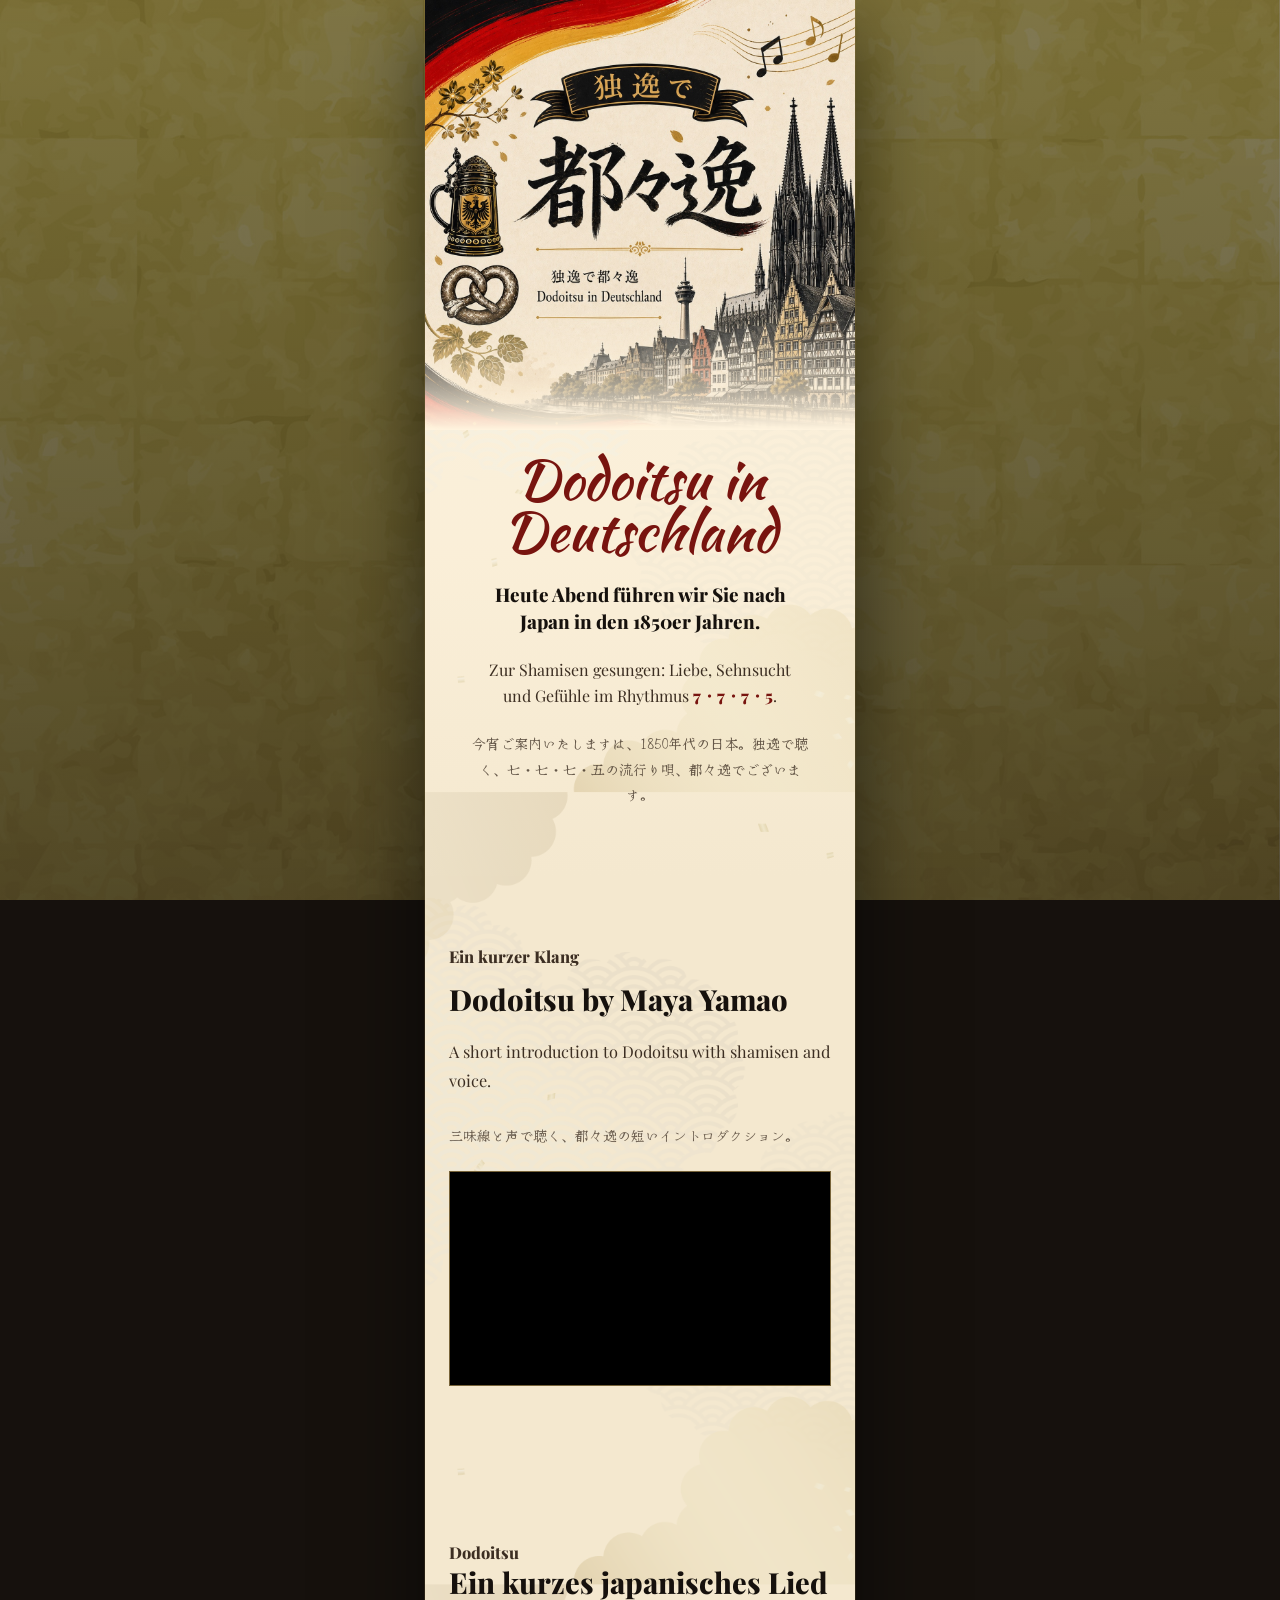
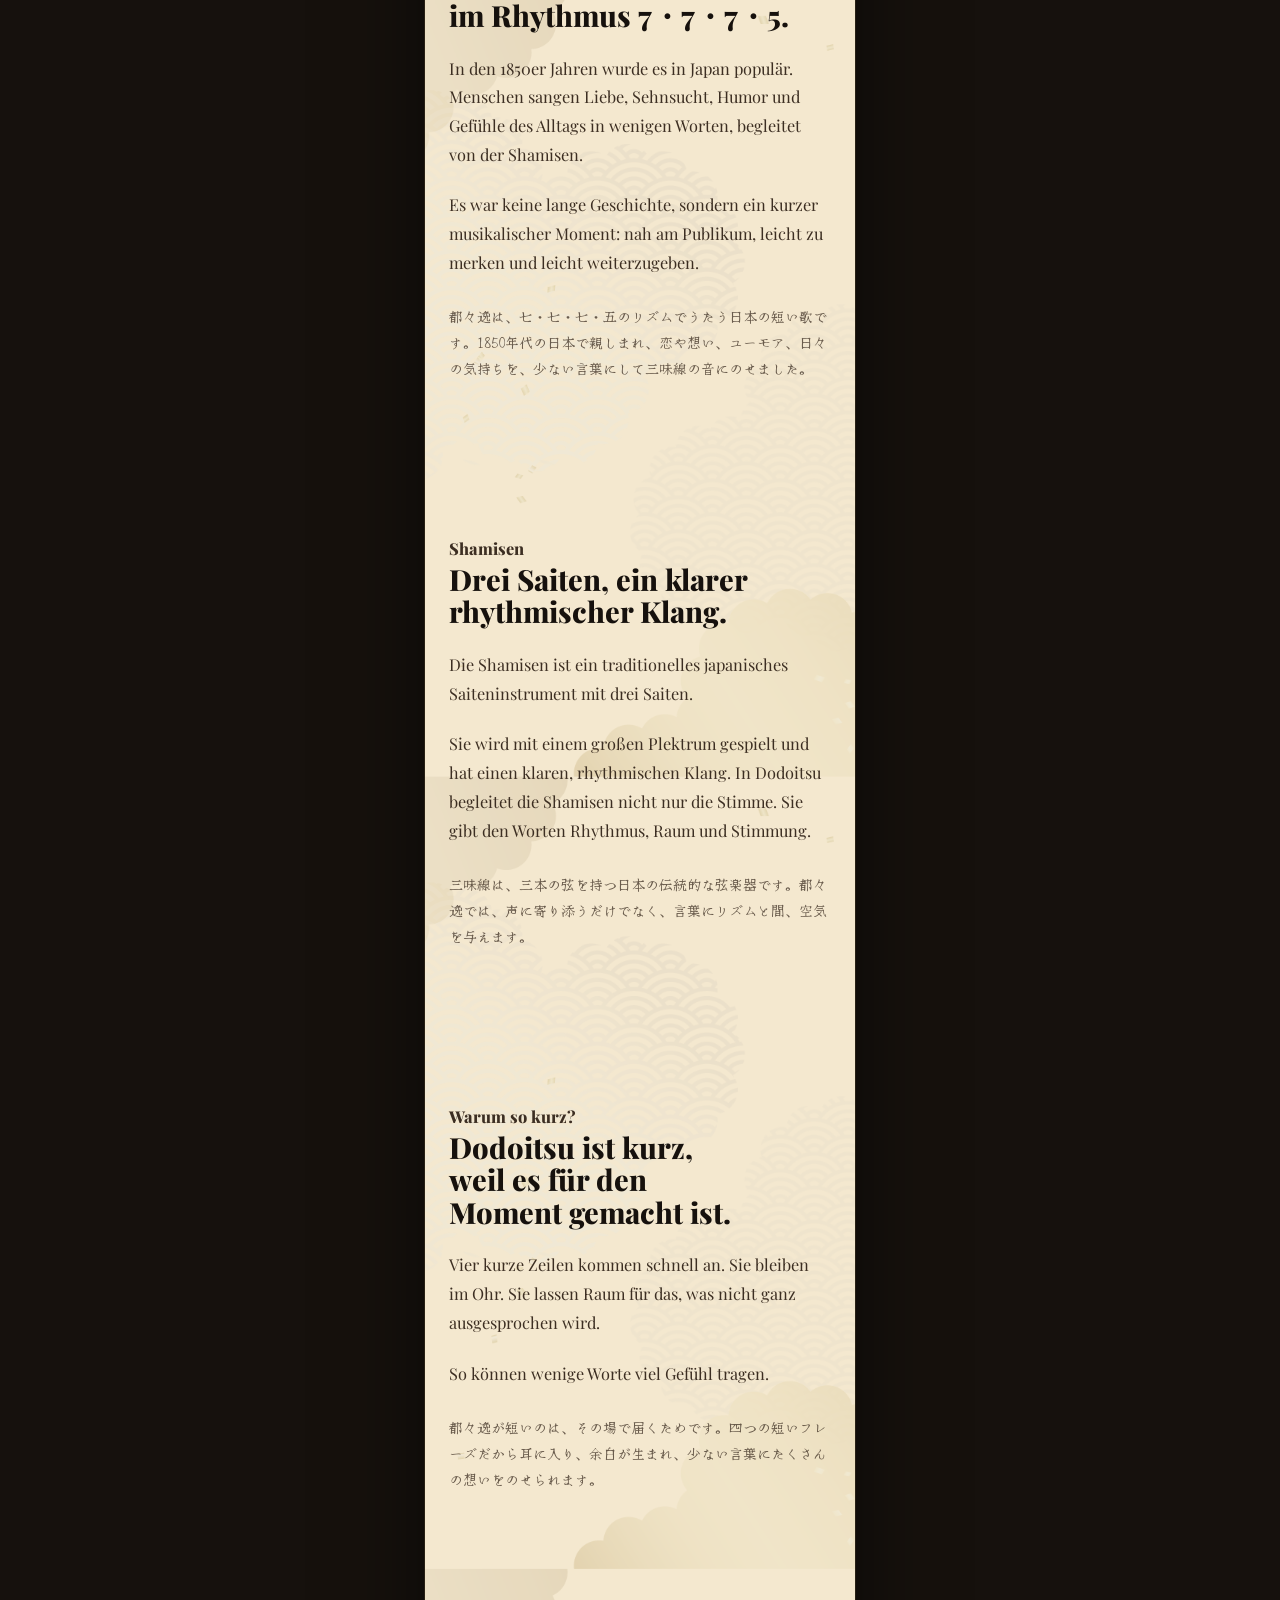
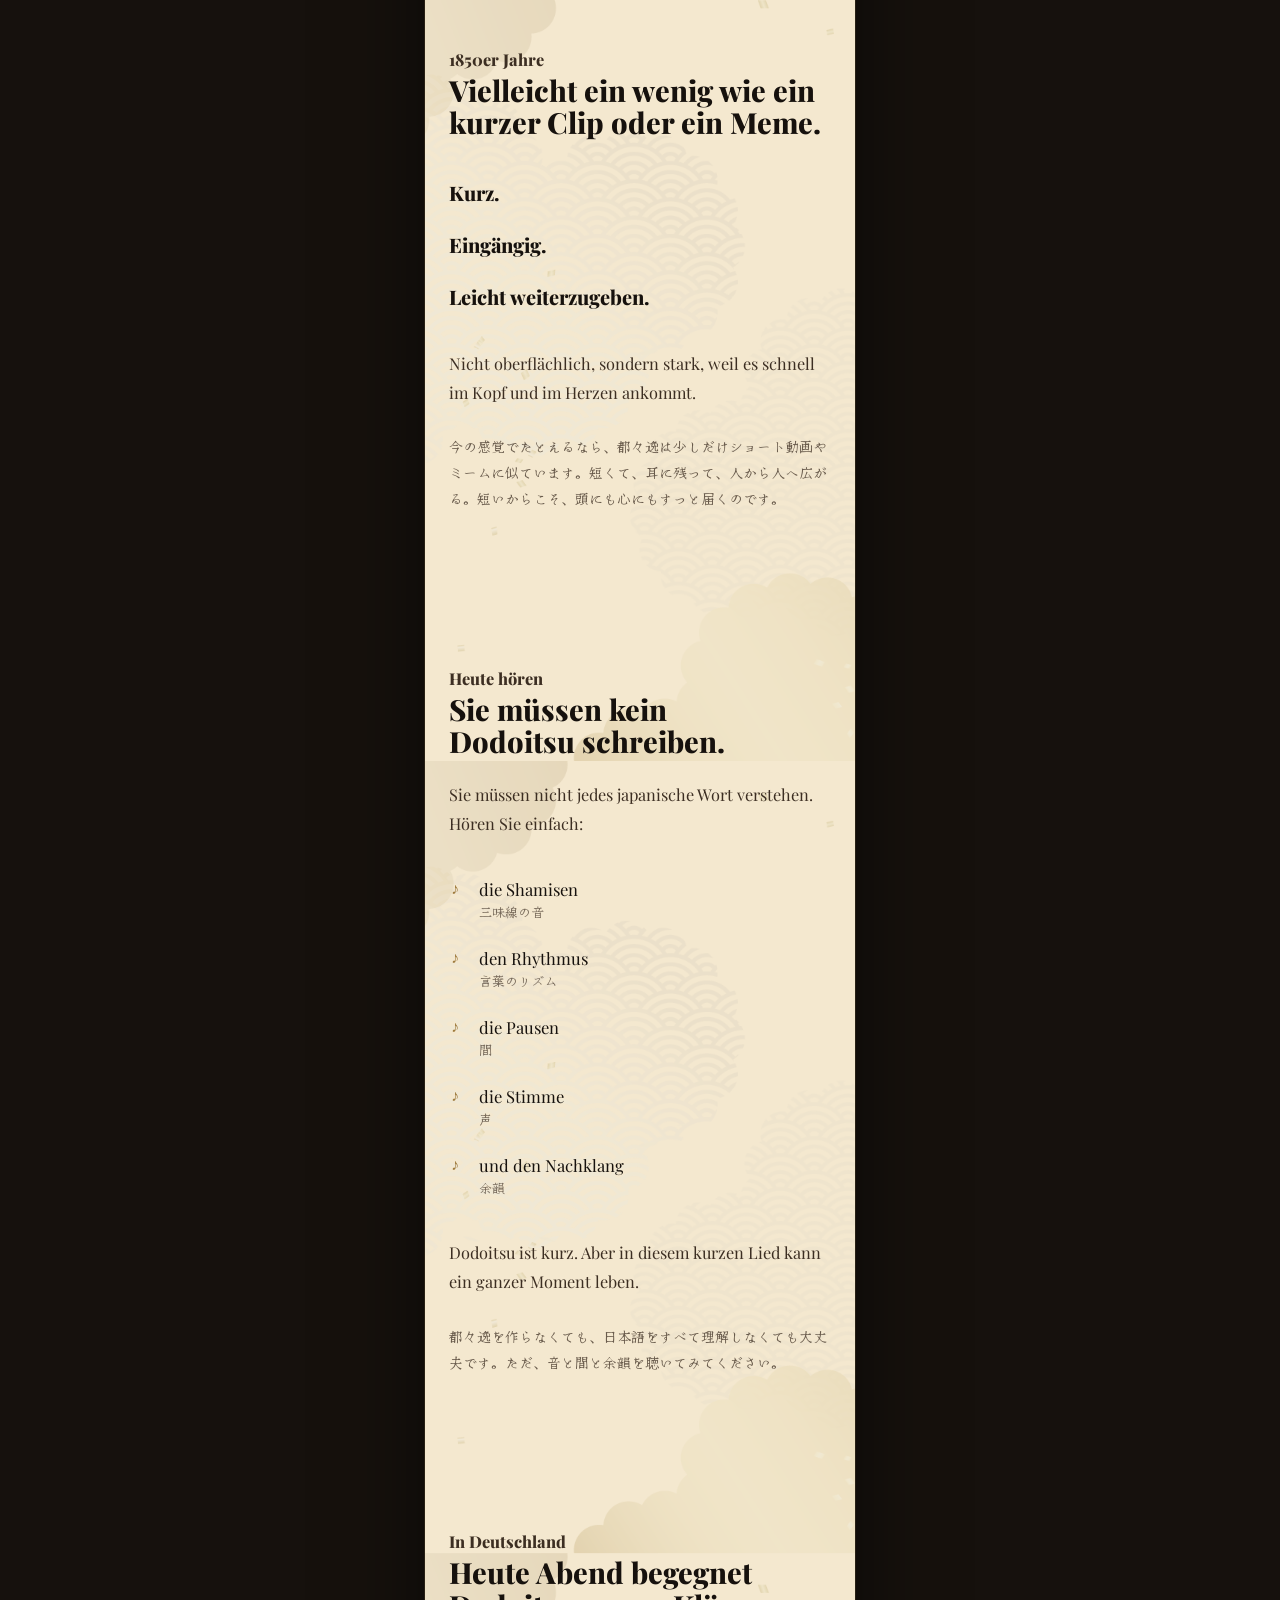
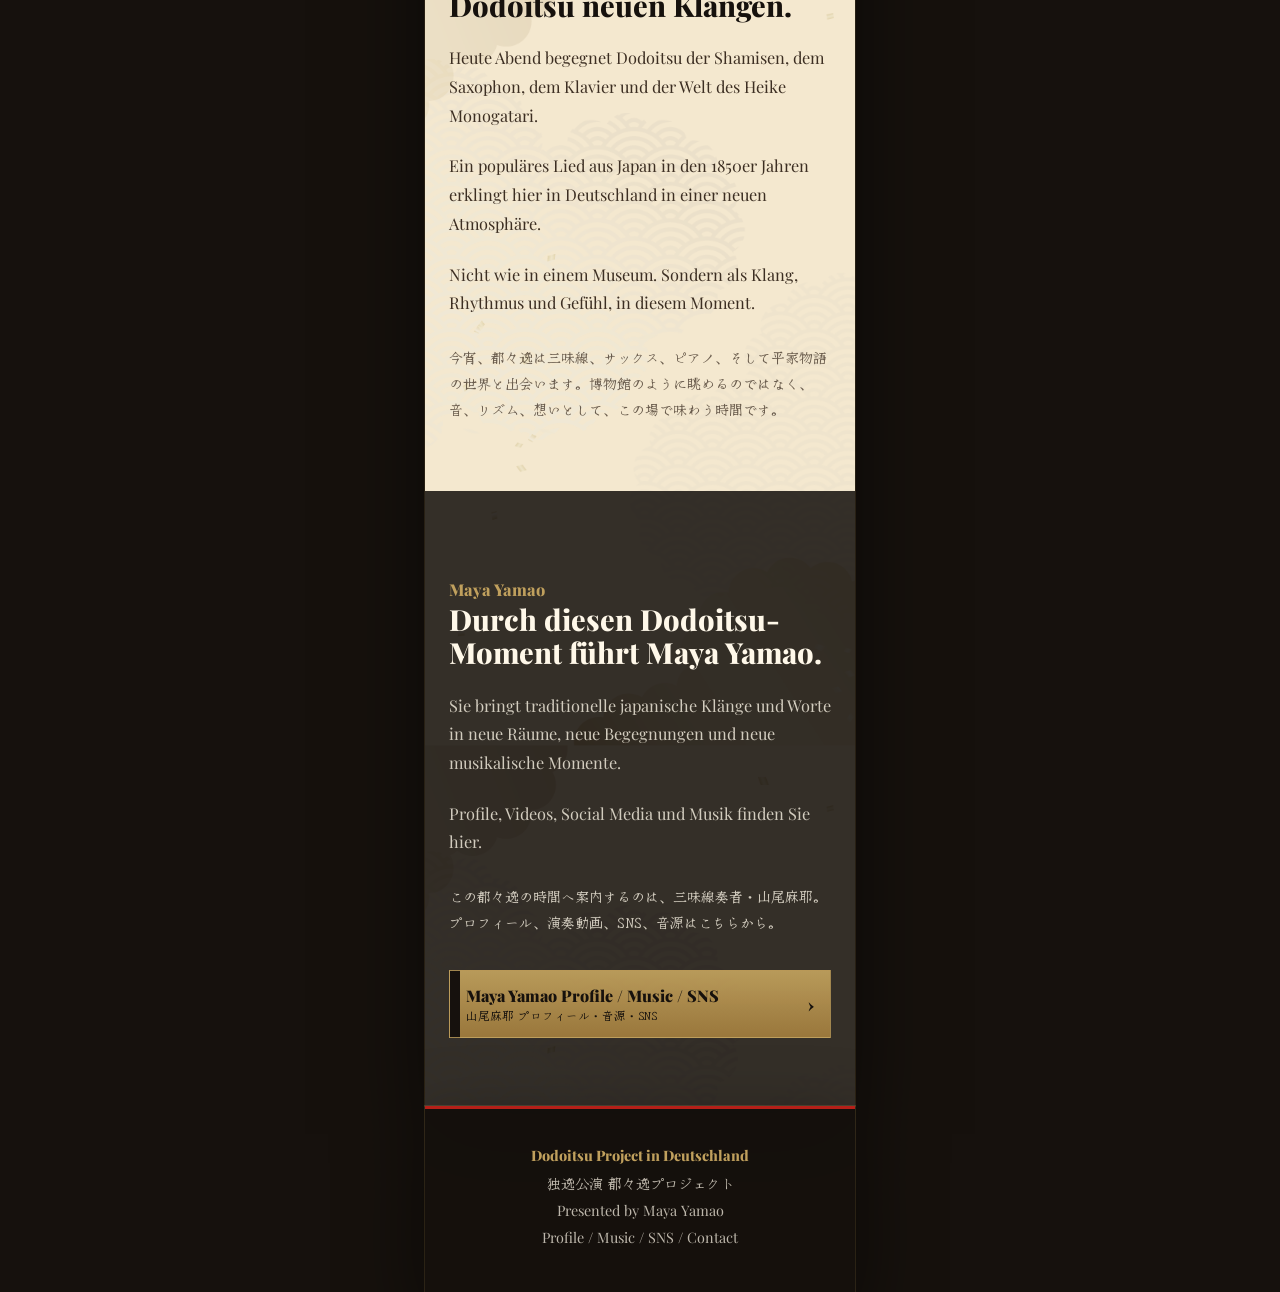
==== dodoitsu/index.html @ b54944da "初回コミット" ====
<!doctype html>
<html lang="de">
  <head>
    <meta charset="utf-8" />
    <meta name="viewport" content="width=device-width, initial-scale=1" />
    <meta
      name="description"
      content="Eine kurze Einfuehrung in Dodoitsu, Shamisen und den Hoerweg fuer das Deutschland-Konzert von Maya Yamao."
    />
    <meta name="robots" content="noindex, nofollow, noarchive" />
    <title>独逸で都々逸 | Maya Yamao</title>
    <link rel="preconnect" href="https://fonts.googleapis.com" />
    <link rel="preconnect" href="https://fonts.gstatic.com" crossorigin />
    <link
      href="https://fonts.googleapis.com/css2?family=Kaushan+Script&family=New+Tegomin&family=Playfair+Display:wght@400;500;600;700;800;900&display=swap"
      rel="stylesheet"
    />
    <link rel="stylesheet" href="styles.css?v=20260617-youtube-nocookie" />
  </head>
  <body>
    <main class="dodoitsu-lp">
      <section class="dodoitsu-hero" aria-labelledby="hero-title">
        <div class="dodoitsu-hero__poster">
          <img
            src="assets/dodoitsu-hero-poster.jpg"
            alt="独逸で都々逸 Dodoitsu in Deutschland の興行ポスター風ビジュアル"
          />
        </div>

        <div class="dodoitsu-hero__intro">
          <h1 id="hero-title" lang="de">Dodoitsu in Deutschland</h1>
          <p class="dodoitsu-hero__lead">
            Heute Abend führen wir Sie nach Japan in den 1850er Jahren.
          </p>
          <p class="dodoitsu-hero__text">
            Zur Shamisen gesungen: Liebe, Sehnsucht und Gefühle im Rhythmus
            <strong class="dodoitsu-rhythm">7・7・7・5</strong>.
          </p>
          <p class="dodoitsu-ja dodoitsu-hero__ja" lang="ja">
            今宵ご案内いたしますは、1850年代の日本。独逸で聴く、七・七・七・五の流行り唄、都々逸でございます。
          </p>
        </div>
      </section>

      <section class="dodoitsu-video dodoitsu-section" aria-labelledby="video-title">
        <div class="dodoitsu-section__inner">
          <p class="dodoitsu-section__label">Ein kurzer Klang</p>
          <h2 id="video-title">Dodoitsu by Maya Yamao</h2>
          <p>
            A short introduction to Dodoitsu with shamisen and voice.
          </p>
          <p class="dodoitsu-ja" lang="ja">
            三味線と声で聴く、都々逸の短いイントロダクション。
          </p>

          <div class="dodoitsu-video__frame">
            <iframe
              src="https://www.youtube.com/embed/Y65Zyux4Yyc?si=UWaRRbgMAzPo6WEZ"
              title="YouTube video player"
              frameborder="0"
              allow="accelerometer; autoplay; clipboard-write; encrypted-media; gyroscope; picture-in-picture; web-share"
              referrerpolicy="strict-origin-when-cross-origin"
              allowfullscreen
            ></iframe>
          </div>
        </div>
      </section>

      <section class="dodoitsu-section dodoitsu-section--what" aria-labelledby="what-title">
        <div class="dodoitsu-section__inner">
          <p class="dodoitsu-section__label">Dodoitsu</p>
          <h2 id="what-title">Ein kurzes japanisches Lied im Rhythmus 7・7・7・5.</h2>
          <p>
            In den 1850er Jahren wurde es in Japan populär. Menschen sangen
            Liebe, Sehnsucht, Humor und Gefühle des Alltags in wenigen Worten,
            begleitet von der Shamisen.
          </p>
          <p>
            Es war keine lange Geschichte, sondern ein kurzer musikalischer
            Moment: nah am Publikum, leicht zu merken und leicht weiterzugeben.
          </p>
          <p class="dodoitsu-ja" lang="ja">
            都々逸は、七・七・七・五のリズムでうたう日本の短い歌です。1850年代の日本で親しまれ、恋や想い、ユーモア、日々の気持ちを、少ない言葉にして三味線の音にのせました。
          </p>
        </div>
      </section>

      <section class="dodoitsu-section dodoitsu-section--shamisen" aria-labelledby="shamisen-title">
        <div class="dodoitsu-section__inner">
          <p class="dodoitsu-section__label">Shamisen</p>
          <h2 id="shamisen-title">Drei Saiten, ein klarer rhythmischer Klang.</h2>
          <p>
            Die Shamisen ist ein traditionelles japanisches Saiteninstrument
            mit drei Saiten.
          </p>
          <p>
            Sie wird mit einem großen Plektrum gespielt und hat einen klaren,
            rhythmischen Klang. In Dodoitsu begleitet die Shamisen nicht nur die
            Stimme. Sie gibt den Worten Rhythmus, Raum und Stimmung.
          </p>
          <p class="dodoitsu-ja" lang="ja">
            三味線は、三本の弦を持つ日本の伝統的な弦楽器です。都々逸では、声に寄り添うだけでなく、言葉にリズムと間、空気を与えます。
          </p>
        </div>
      </section>

      <section class="dodoitsu-section dodoitsu-section--short" aria-labelledby="short-title">
        <div class="dodoitsu-section__inner">
          <p class="dodoitsu-section__label">Warum so kurz?</p>
          <h2 id="short-title">Dodoitsu ist kurz, weil es für den Moment gemacht ist.</h2>
          <p>
            Vier kurze Zeilen kommen schnell an. Sie bleiben im Ohr. Sie lassen
            Raum für das, was nicht ganz ausgesprochen wird.
          </p>
          <p>
            So können wenige Worte viel Gefühl tragen.
          </p>
          <p class="dodoitsu-ja" lang="ja">
            都々逸が短いのは、その場で届くためです。四つの短いフレーズだから耳に入り、余白が生まれ、少ない言葉にたくさんの想いをのせられます。
          </p>
        </div>
      </section>

      <section class="dodoitsu-section dodoitsu-section--meme" aria-labelledby="meme-title">
        <div class="dodoitsu-section__inner">
          <p class="dodoitsu-section__label">1850er Jahre</p>
          <h2 id="meme-title">Vielleicht ein wenig wie ein kurzer Clip oder ein Meme.</h2>
          <div class="dodoitsu-triplet" aria-label="Kurz, eingängig, leicht weiterzugeben">
            <span>Kurz.</span>
            <span>Eingängig.</span>
            <span>Leicht weiterzugeben.</span>
          </div>
          <p>
            Nicht oberflächlich, sondern stark, weil es schnell im Kopf und im
            Herzen ankommt.
          </p>
          <p class="dodoitsu-ja" lang="ja">
            今の感覚でたとえるなら、都々逸は少しだけショート動画やミームに似ています。短くて、耳に残って、人から人へ広がる。短いからこそ、頭にも心にもすっと届くのです。
          </p>
        </div>
      </section>

      <section class="dodoitsu-section dodoitsu-section--listen" aria-labelledby="listen-title">
        <div class="dodoitsu-section__inner">
          <p class="dodoitsu-section__label">Heute hören</p>
          <h2 id="listen-title">Sie müssen kein Dodoitsu schreiben.</h2>
          <p>
            Sie müssen nicht jedes japanische Wort verstehen. Hören Sie einfach:
          </p>
          <ul class="dodoitsu-listen-list">
            <li>die Shamisen <span lang="ja">三味線の音</span></li>
            <li>den Rhythmus <span lang="ja">言葉のリズム</span></li>
            <li>die Pausen <span lang="ja">間</span></li>
            <li>die Stimme <span lang="ja">声</span></li>
            <li>und den Nachklang <span lang="ja">余韻</span></li>
          </ul>
          <p>
            Dodoitsu ist kurz. Aber in diesem kurzen Lied kann ein ganzer Moment
            leben.
          </p>
          <p class="dodoitsu-ja" lang="ja">
            都々逸を作らなくても、日本語をすべて理解しなくても大丈夫です。ただ、音と間と余韻を聴いてみてください。
          </p>
        </div>
      </section>

      <section class="dodoitsu-section dodoitsu-section--germany" aria-labelledby="germany-title">
        <div class="dodoitsu-section__inner">
          <p class="dodoitsu-section__label">In Deutschland</p>
          <h2 id="germany-title">Heute Abend begegnet Dodoitsu neuen Klängen.</h2>
          <p>
            Heute Abend begegnet Dodoitsu der Shamisen, dem Saxophon, dem
            Klavier und der Welt des Heike Monogatari.
          </p>
          <p>
            Ein populäres Lied aus Japan in den 1850er Jahren erklingt hier in
            Deutschland in einer neuen Atmosphäre.
          </p>
          <p>
            Nicht wie in einem Museum. Sondern als Klang, Rhythmus und Gefühl,
            in diesem Moment.
          </p>
          <p class="dodoitsu-ja" lang="ja">
            今宵、都々逸は三味線、サックス、ピアノ、そして平家物語の世界と出会います。博物館のように眺めるのではなく、音、リズム、想いとして、この場で味わう時間です。
          </p>
        </div>
      </section>

      <section class="dodoitsu-section dodoitsu-section--maya" aria-labelledby="maya-title">
        <div class="dodoitsu-section__inner">
          <p class="dodoitsu-section__label">Maya Yamao</p>
          <h2 id="maya-title">Durch diesen Dodoitsu-Moment führt Maya Yamao.</h2>
          <p>
            Sie bringt traditionelle japanische Klänge und Worte in neue Räume,
            neue Begegnungen und neue musikalische Momente.
          </p>
          <p>
            Profile, Videos, Social Media und Musik finden Sie hier.
          </p>
          <p class="dodoitsu-ja" lang="ja">
            この都々逸の時間へ案内するのは、三味線奏者・山尾麻耶。プロフィール、演奏動画、SNS、音源はこちらから。
          </p>
          <!-- Replace href with the final Maya Yamao profile LP URL. -->
          <a class="dodoitsu-cta" href="#" aria-label="Maya Yamao Profile, Music und SNS öffnen">
            <span>
              Maya Yamao Profile / Music / SNS
              <small lang="ja">山尾麻耶 プロフィール・音源・SNS</small>
            </span>
            <span aria-hidden="true">›</span>
          </a>
        </div>
      </section>
    </main>

    <footer id="footer" class="dodoitsu-footer">
      <p>Dodoitsu Project in Deutschland</p>
      <p lang="ja">独逸公演 都々逸プロジェクト</p>
      <p>Presented by Maya Yamao</p>
      <p>Profile / Music / SNS / Contact</p>
    </footer>
  </body>
</html>
---- dodoitsu/styles.css ----
:root {
  --paper: #f4e8cf;
  --paper-light: #fff7e7;
  --paper-deep: #e7d0a8;
  --ink: #16110d;
  --ink-soft: #3c2e22;
  --red: #b51f18;
  --red-deep: #78140f;
  --gold: #9e7a3c;
  --gold-soft: #c0a05d;
  --white: #fff8e9;
  --de-font: "Playfair Display", Georgia, "Times New Roman", serif;
  --brush-font: "Kaushan Script", "Brush Script MT", "Segoe Script", cursive;
  --jp-font: "New Tegomin", "Hiragino Mincho ProN", "Yu Mincho", "Noto Serif JP", serif;
  --pattern-image: url("assets/bk.png");
  --pattern-size: 1120px auto;
}

* {
  box-sizing: border-box;
}

html {
  min-width: 320px;
  background: var(--ink);
  color: var(--ink);
  font-family: var(--de-font);
  letter-spacing: 0;
  scroll-behavior: smooth;
}

body {
  position: relative;
  margin: 0;
  background: var(--ink);
}

body::before {
  display: none;
}

button,
a {
  font: inherit;
}

.dodoitsu-lp,
.dodoitsu-footer {
  position: relative;
  z-index: 1;
  width: min(100%, 430px);
  margin: 0 auto;
}

.dodoitsu-lp {
  position: relative;
  overflow: hidden;
  background: var(--paper);
  box-shadow: 0 0 0 transparent;
}

.dodoitsu-lp::before {
  position: absolute;
  inset: 0;
  z-index: 0;
  display: block;
  content: "";
  background-image: var(--pattern-image);
  background-position: center top;
  background-repeat: repeat-y;
  background-size: var(--pattern-size);
  opacity: 0.9;
  filter: saturate(0.72) sepia(0.08) brightness(0.92);
  pointer-events: none;
}

.dodoitsu-lp > * {
  position: relative;
  z-index: 1;
}

.dodoitsu-hero {
  padding: 0;
  background:
    linear-gradient(180deg, rgba(255, 247, 231, 0.66) 0%, rgba(255, 244, 223, 0.58) 62%, rgba(244, 232, 207, 0.56) 100%);
}

.dodoitsu-hero__poster {
  position: relative;
  width: 100%;
  overflow: hidden;
  background: #fff4df;
}

.dodoitsu-hero__poster::after {
  display: none;
}

.dodoitsu-hero__poster img {
  display: block;
  width: 100%;
  aspect-ratio: 1 / 1;
  object-fit: cover;
  -webkit-mask-image: linear-gradient(
    180deg,
    #000 0%,
    #000 68%,
    rgba(0, 0, 0, 0.82) 77%,
    rgba(0, 0, 0, 0.36) 90%,
    transparent 100%
  );
  mask-image: linear-gradient(
    180deg,
    #000 0%,
    #000 68%,
    rgba(0, 0, 0, 0.82) 77%,
    rgba(0, 0, 0, 0.36) 90%,
    transparent 100%
  );
}

.dodoitsu-hero__intro {
  position: relative;
  margin: -68px 0 0;
  padding: 92px 26px 54px;
  background: transparent;
  color: var(--ink);
  text-align: center;
}

.dodoitsu-hero__intro h1 {
  max-width: 20rem;
  margin: 0 auto 24px;
  color: var(--red-deep);
  font-family: var(--brush-font);
  font-size: clamp(2.55rem, 11vw, 3.45rem);
  font-weight: 400;
  line-height: 0.94;
  text-align: center;
}

.dodoitsu-visually-hidden {
  position: absolute;
  width: 1px;
  height: 1px;
  margin: -1px;
  padding: 0;
  overflow: hidden;
  border: 0;
  clip: rect(0, 0, 0, 0);
  clip-path: inset(50%);
  white-space: nowrap;
}

.dodoitsu-hero__lead {
  max-width: 20rem;
  margin: 0 auto;
  color: var(--ink);
  font-size: 1.18rem;
  font-weight: 800;
  line-height: 1.42;
}

.dodoitsu-hero__text {
  max-width: 20.5rem;
  margin: 22px auto 0;
  color: var(--ink-soft);
  font-size: 1rem;
  line-height: 1.62;
}

.dodoitsu-rhythm {
  color: var(--red-deep);
  font-weight: 900;
  white-space: nowrap;
}

.dodoitsu-ja,
[lang="ja"] {
  font-family: var(--jp-font);
}

.dodoitsu-ja {
  margin-top: 22px;
  color: rgba(60, 46, 34, 0.78);
  font-size: 0.88rem;
  font-weight: 400;
  line-height: 1.82;
}

.dodoitsu-hero__ja {
  max-width: 21rem;
  margin-right: auto;
  margin-left: auto;
  color: rgba(60, 46, 34, 0.78);
}

.dodoitsu-section {
  position: relative;
  padding: 62px 24px 68px;
  background: rgba(244, 232, 207, 0.56);
}

.dodoitsu-video {
  padding-top: 44px;
  background: rgba(244, 232, 207, 0.56);
}

.dodoitsu-video .dodoitsu-section__label {
  margin-bottom: 12px;
}

.dodoitsu-video p {
  margin-top: 16px;
}

.dodoitsu-video p.dodoitsu-ja {
  margin-top: 18px;
}

.dodoitsu-section::before {
  display: none;
}

.dodoitsu-section__inner {
  position: relative;
}

.dodoitsu-section__label {
  display: block;
  margin: 0 0 18px;
  padding: 0;
  border: 0;
  border-radius: 0;
  background: transparent;
  color: var(--red-deep);
  font-size: 0.86rem;
  font-weight: 800;
  line-height: 1;
}

.dodoitsu-section__label::before {
  display: none;
}

.dodoitsu-section h2 {
  margin: 0;
  color: var(--ink);
  font-family: var(--de-font);
  font-size: 1.82rem;
  font-weight: 800;
  line-height: 1.12;
  text-wrap: balance;
}

.dodoitsu-section h2::after {
  display: none;
}

.dodoitsu-section p {
  margin: 22px 0 0;
  color: var(--ink-soft);
  font-size: 1.02rem;
  line-height: 1.76;
}

.dodoitsu-section p.dodoitsu-ja {
  margin-top: 28px;
  padding-top: 0;
  border-top: 0;
  color: rgba(60, 46, 34, 0.76);
  font-size: 0.88rem;
  line-height: 1.84;
}

.dodoitsu-section--maya {
  background: rgba(22, 17, 13, 0.86);
}

.dodoitsu-section--maya::before {
  display: none;
}

.dodoitsu-section--maya .dodoitsu-section__label {
  color: var(--gold-soft);
}

.dodoitsu-section--maya h2,
.dodoitsu-section--maya p {
  color: var(--white);
}

.dodoitsu-section--maya h2::after {
  display: none;
}

.dodoitsu-section--maya p,
.dodoitsu-section--maya p.dodoitsu-ja {
  color: rgba(255, 248, 233, 0.78);
}

.dodoitsu-section--maya p.dodoitsu-ja {
  border-top-color: transparent;
}

.dodoitsu-video__frame {
  width: 100%;
  aspect-ratio: 16 / 9;
  margin-top: 22px;
  overflow: hidden;
  border: 1px solid rgba(192, 160, 93, 0.62);
  background: #000;
}

.dodoitsu-video__frame iframe {
  width: 100%;
  height: 100%;
  border: 0;
}

.dodoitsu-section--shamisen,
.dodoitsu-section--germany {
  background: rgba(244, 232, 207, 0.56);
}

.dodoitsu-section--meme {
  background: rgba(244, 232, 207, 0.56);
}

.dodoitsu-triplet {
  display: grid;
  gap: 0;
  margin: 28px 0 26px;
  border-top: 0;
  border-bottom: 0;
}

.dodoitsu-triplet span {
  display: block;
  padding: 14px 0;
  color: var(--ink);
  font-family: var(--de-font);
  font-size: 1.25rem;
  font-weight: 800;
  line-height: 1.2;
}

.dodoitsu-triplet span + span {
  border-top: 0;
}

.dodoitsu-listen-list {
  display: grid;
  margin: 28px 0;
  padding: 0;
  list-style: none;
}

.dodoitsu-listen-list li {
  position: relative;
  display: grid;
  min-height: 56px;
  padding: 13px 0 13px 30px;
  border-bottom: 0;
  color: var(--ink);
  font-size: 1.04rem;
  gap: 2px;
}

.dodoitsu-listen-list li:first-child {
  border-top: 0;
}

.dodoitsu-listen-list li::before {
  position: absolute;
  top: 12px;
  left: 2px;
  color: var(--gold);
  content: "♪";
  font-family: var(--de-font);
  font-size: 1rem;
}

.dodoitsu-listen-list li span {
  color: rgba(60, 46, 34, 0.68);
  font-family: var(--jp-font);
  font-size: 0.82rem;
}

.dodoitsu-cta {
  display: grid;
  min-height: 64px;
  margin-top: 34px;
  padding: 14px 16px;
  border: 1px solid rgba(192, 160, 93, 0.82);
  background:
    linear-gradient(90deg, var(--ink) 0 10px, transparent 10px),
    linear-gradient(180deg, rgba(192, 160, 93, 0.94), rgba(158, 122, 60, 0.96));
  color: var(--ink);
  font-weight: 850;
  gap: 6px;
  text-decoration: none;
  grid-template-columns: 1fr auto;
  align-items: center;
}

.dodoitsu-cta span:first-child {
  display: grid;
  gap: 2px;
}

.dodoitsu-cta small {
  font-size: 0.72rem;
  font-weight: 400;
  line-height: 1.35;
}

.dodoitsu-cta:focus-visible {
  outline: 3px solid var(--white);
  outline-offset: 4px;
}

.dodoitsu-footer {
  padding: 30px 18px 38px;
  border-top: 3px solid var(--red);
  background: rgba(22, 17, 13, 0.86);
  color: rgba(255, 248, 233, 0.72);
  text-align: center;
}

.dodoitsu-footer p {
  margin: 5px 0;
  font-size: 0.9rem;
  line-height: 1.55;
}

.dodoitsu-footer p:first-child {
  color: var(--gold-soft);
  font-weight: 800;
}

@media (min-width: 431px) {
  body::before {
    position: fixed;
    inset: 0;
    z-index: 0;
    display: block;
    content: "";
    background:
      linear-gradient(rgba(33, 27, 18, 0.42), rgba(22, 17, 13, 0.62)),
      url("assets/bk_pc.jpg") center top / cover no-repeat;
    filter: saturate(0.66) sepia(0.12) brightness(0.84);
    pointer-events: none;
  }

  .dodoitsu-lp,
  .dodoitsu-footer {
    box-shadow:
      0 28px 80px rgba(0, 0, 0, 0.55),
      0 0 0 1px rgba(192, 160, 93, 0.2);
  }

  .dodoitsu-footer {
    box-shadow:
      0 34px 80px rgba(0, 0, 0, 0.5),
      0 0 0 1px rgba(192, 160, 93, 0.2);
  }
}

@media (prefers-reduced-motion: reduce) {
  html {
    scroll-behavior: auto;
  }
}
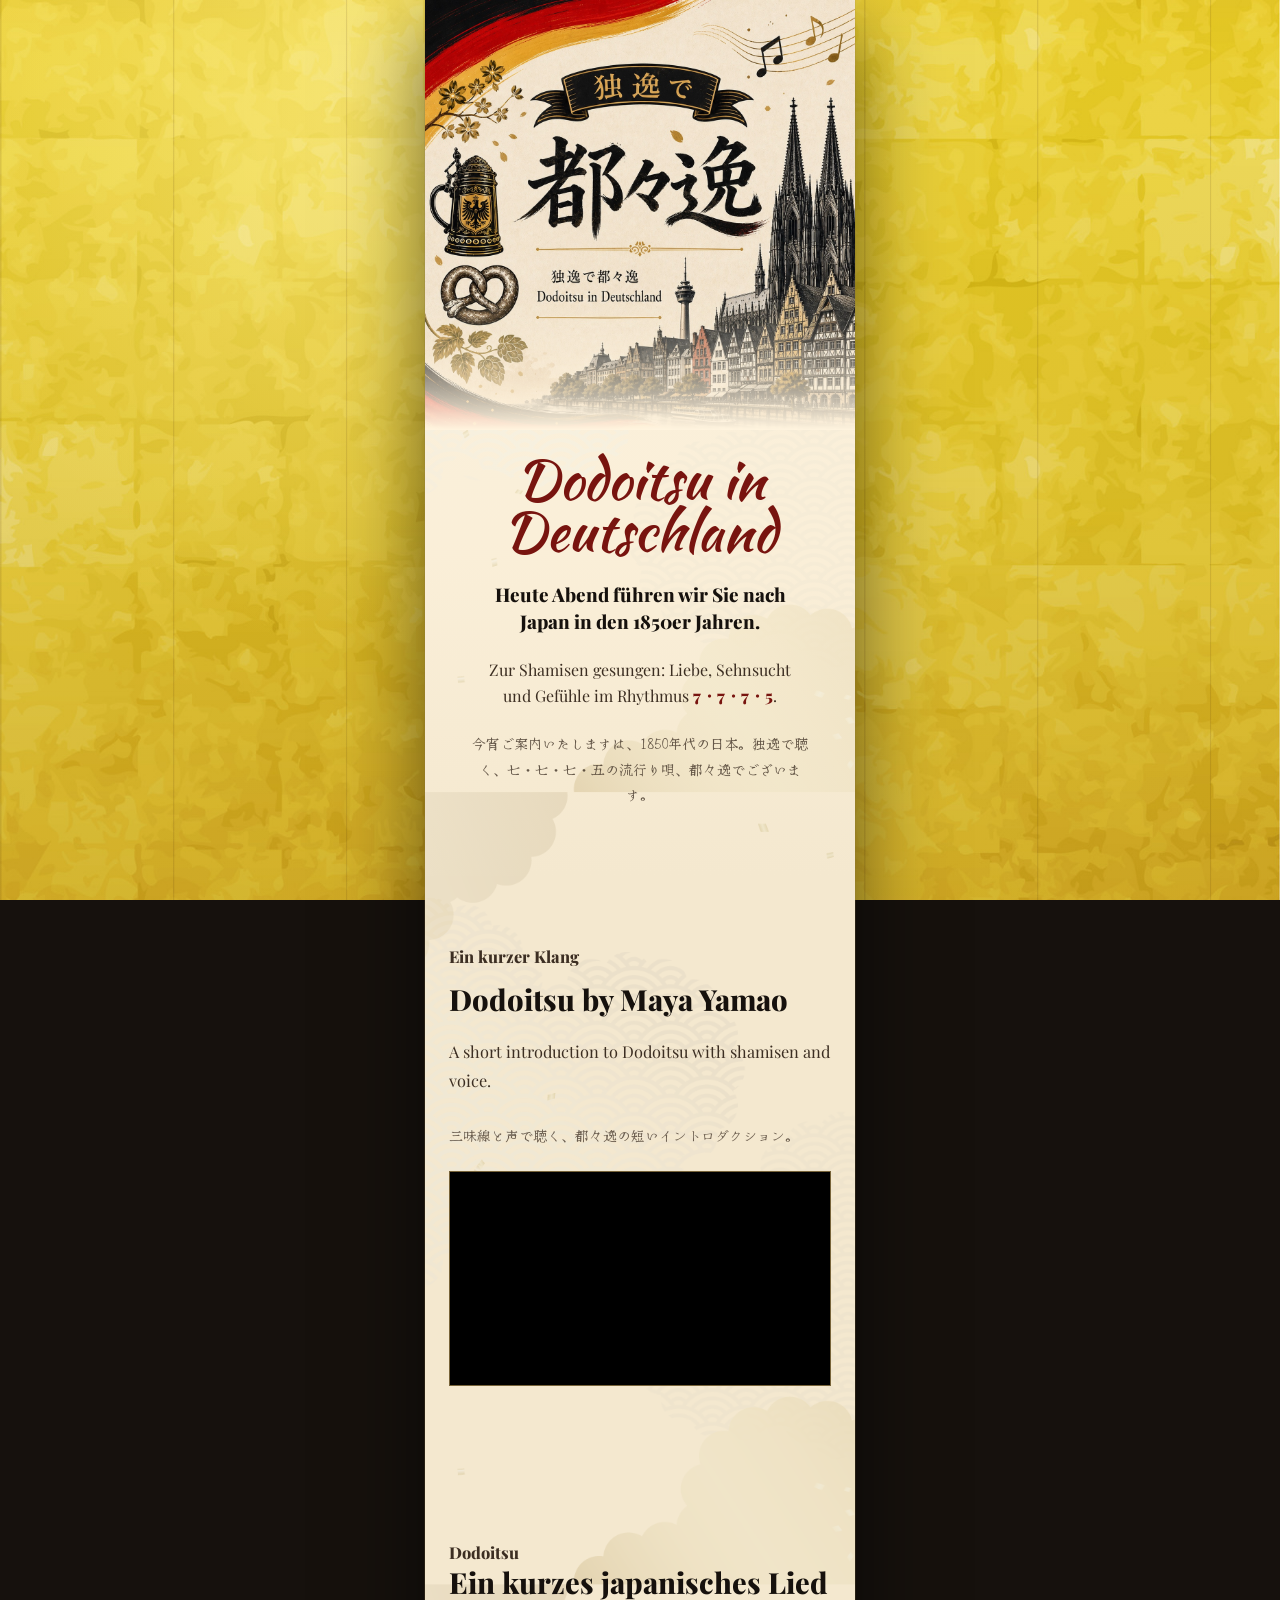
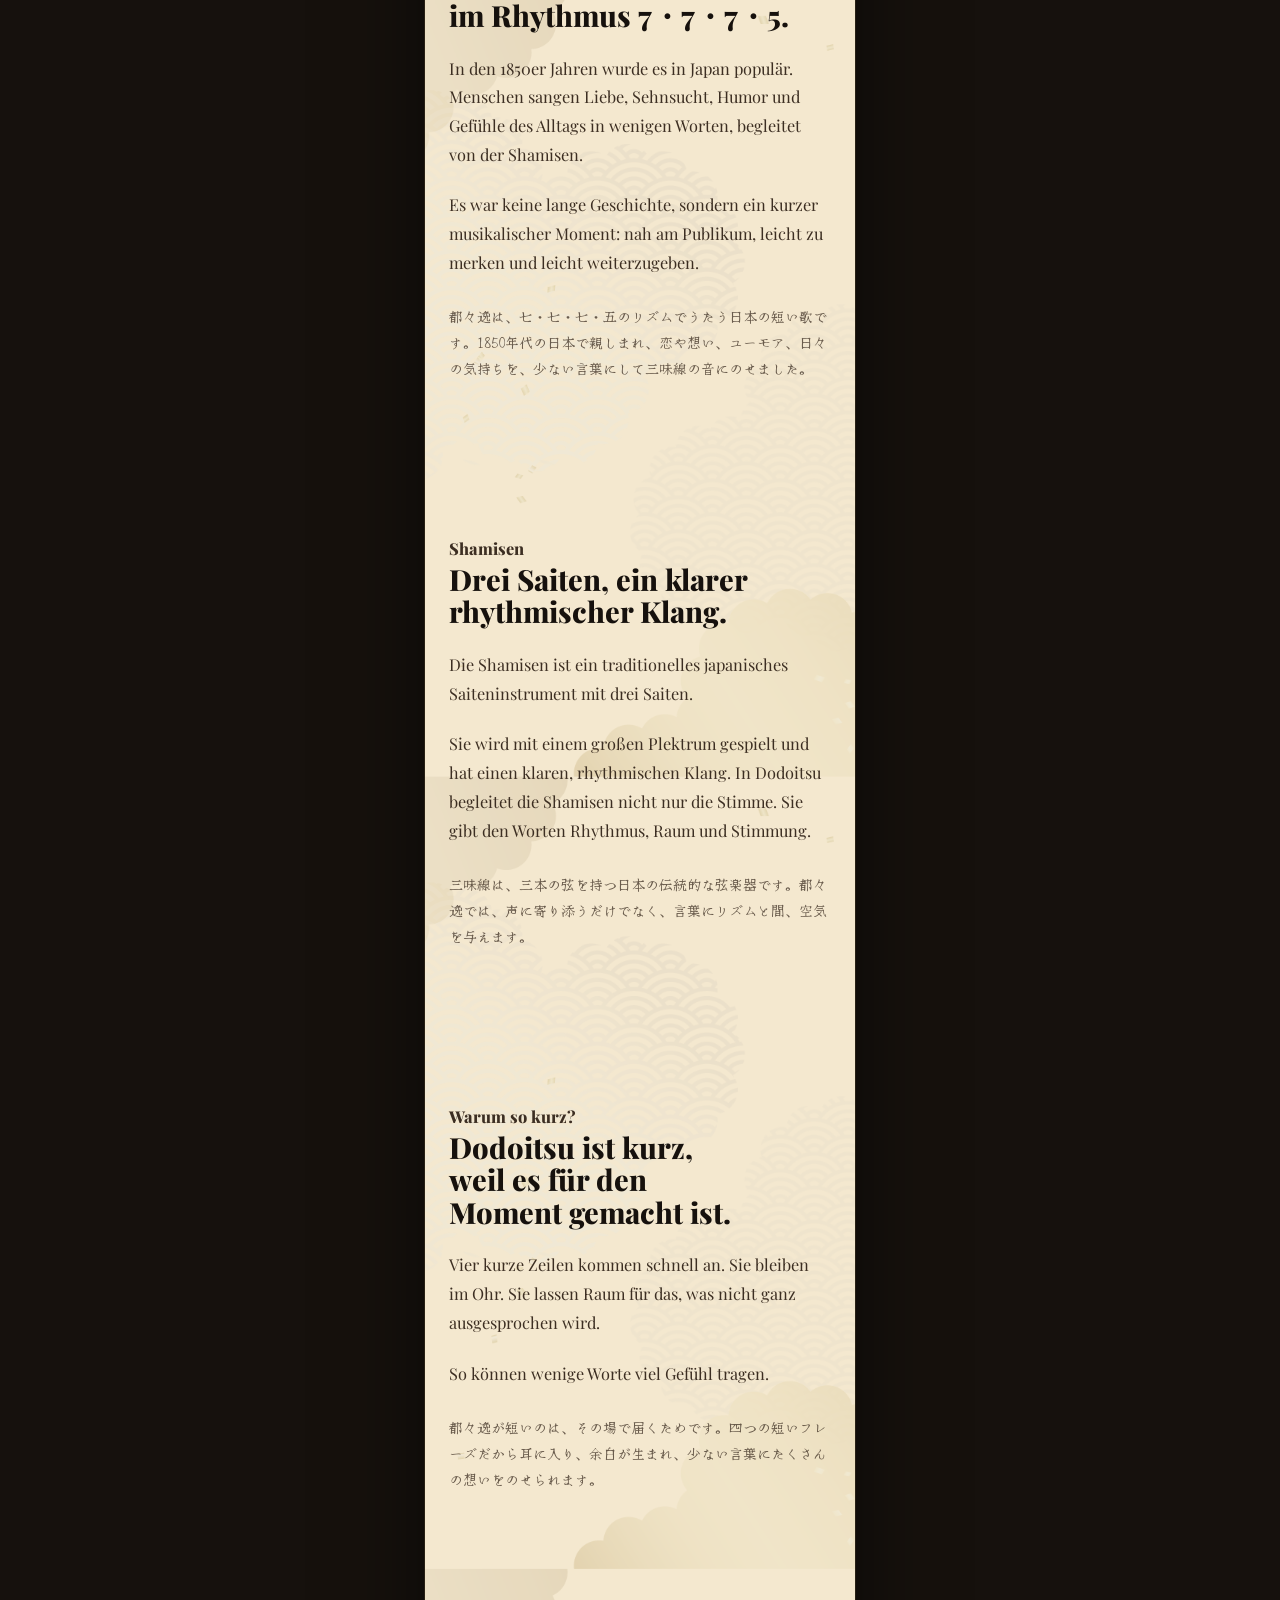
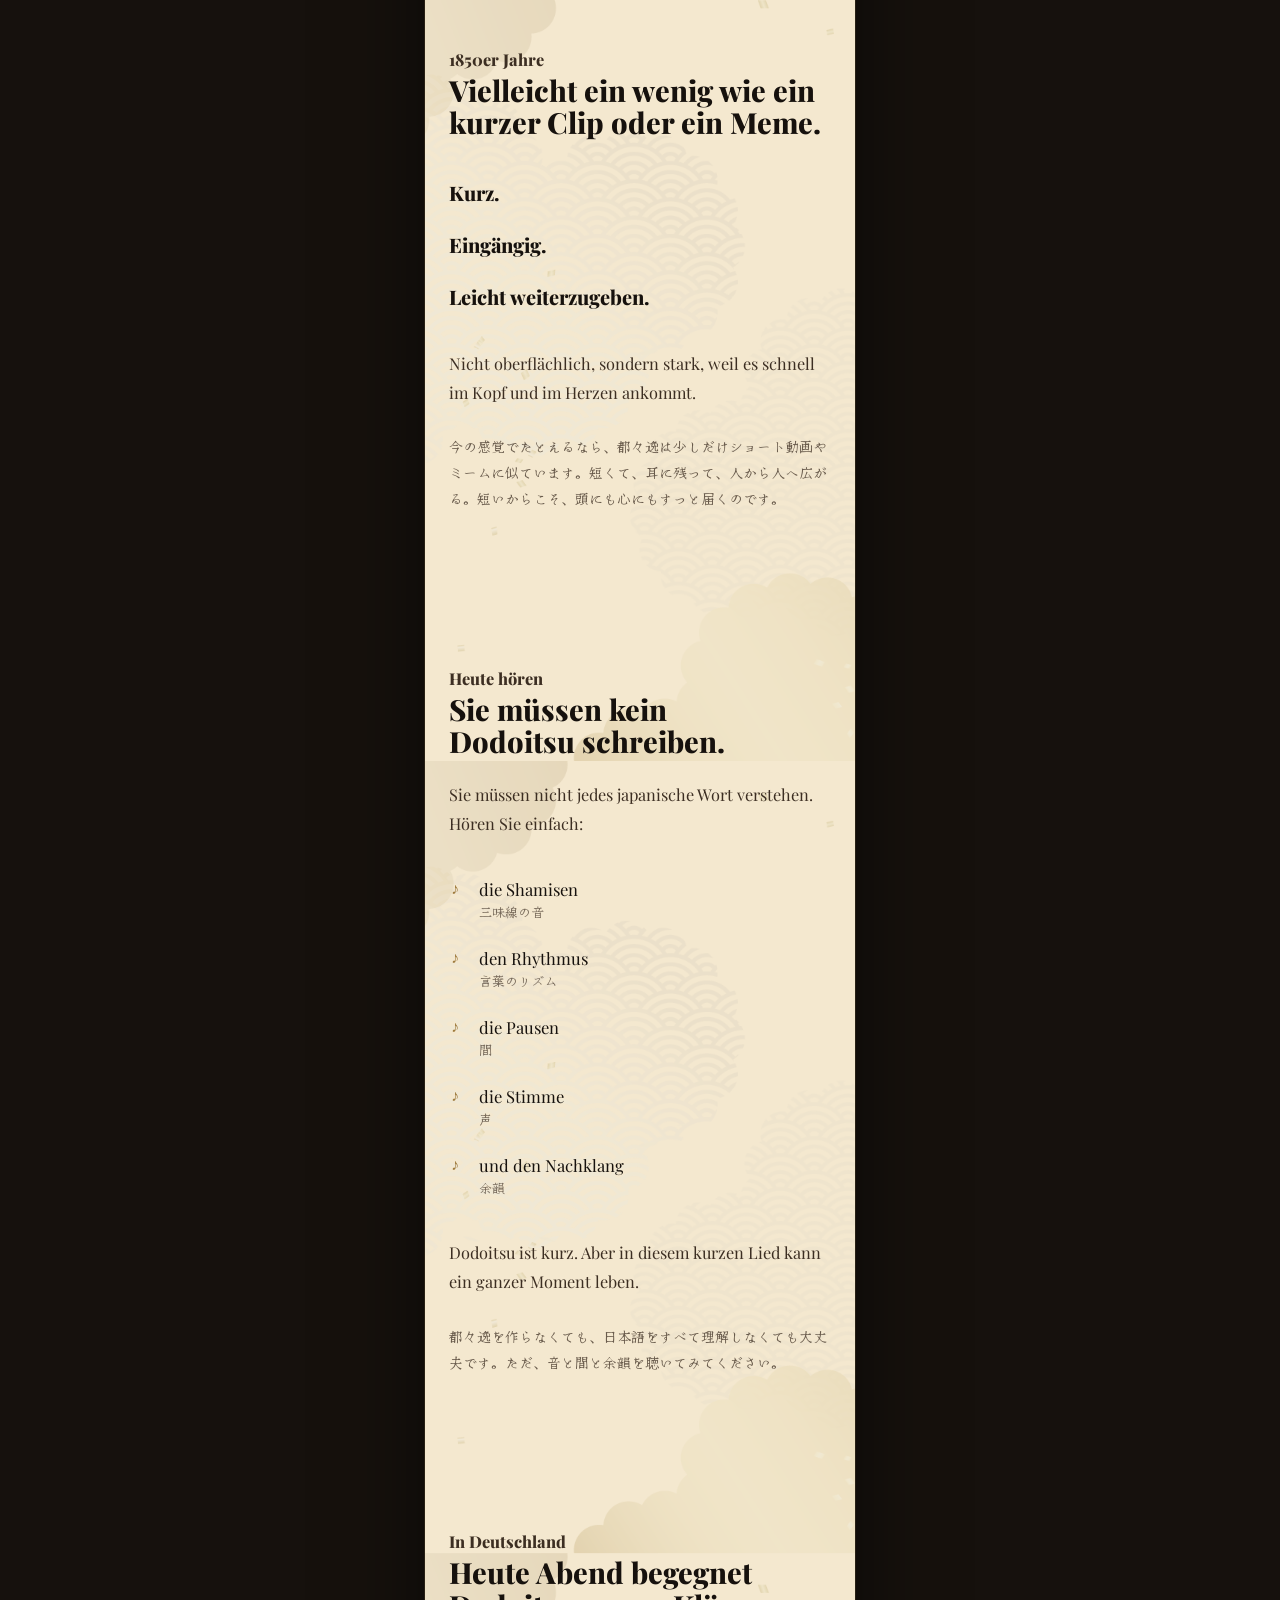
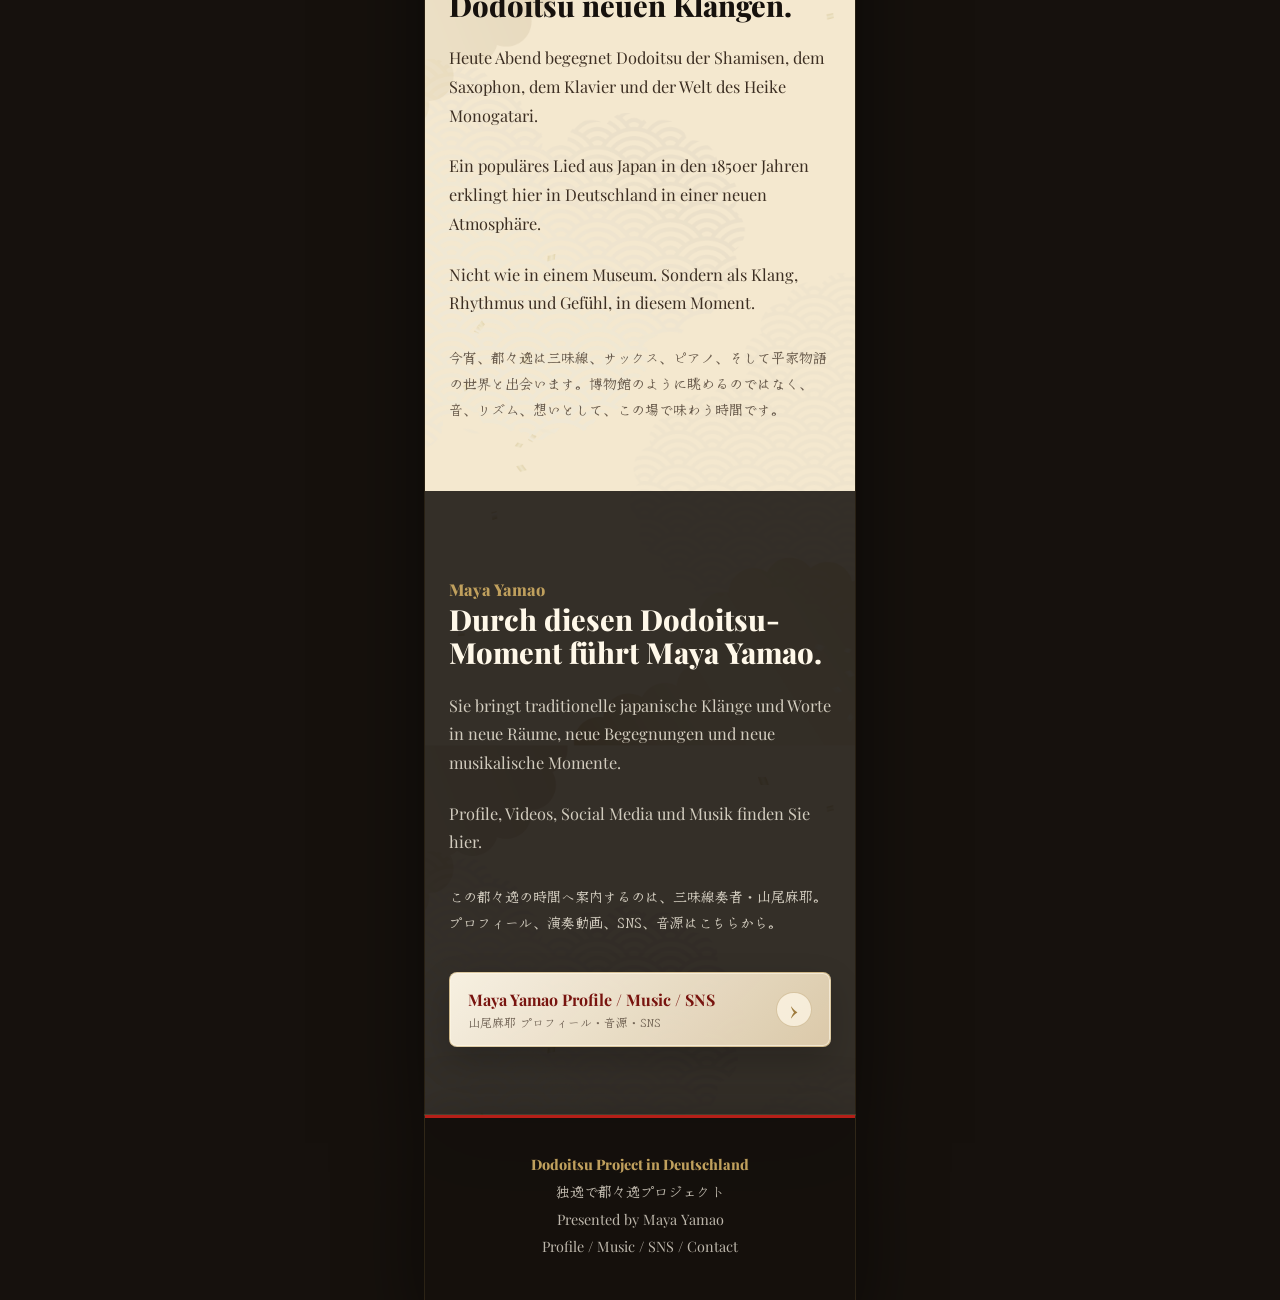
==== commit 117141da: "Update dodoitsu landing page assets" ====
--- a/dodoitsu/index.html
+++ b/dodoitsu/index.html
@@ -15,7 +15,7 @@
       href="https://fonts.googleapis.com/css2?family=Kaushan+Script&family=New+Tegomin&family=Playfair+Display:wght@400;500;600;700;800;900&display=swap"
       rel="stylesheet"
     />
-    <link rel="stylesheet" href="styles.css?v=20260617-youtube-nocookie" />
+    <link rel="stylesheet" href="styles.css?v=20260617-gold-screen-cta" />
   </head>
   <body>
     <main class="dodoitsu-lp">
@@ -206,7 +206,6 @@
               Maya Yamao Profile / Music / SNS
               <small lang="ja">山尾麻耶 プロフィール・音源・SNS</small>
             </span>
-            <span aria-hidden="true">›</span>
           </a>
         </div>
       </section>
@@ -214,7 +213,7 @@
 
     <footer id="footer" class="dodoitsu-footer">
       <p>Dodoitsu Project in Deutschland</p>
-      <p lang="ja">独逸公演 都々逸プロジェクト</p>
+      <p lang="ja">独逸で都々逸プロジェクト</p>
       <p>Presented by Maya Yamao</p>
       <p>Profile / Music / SNS / Contact</p>
     </footer>
--- a/dodoitsu/styles.css
+++ b/dodoitsu/styles.css
@@ -36,6 +36,10 @@
 }
 
 body::before {
+  display: none;
+}
+
+body::after {
   display: none;
 }
 
@@ -389,28 +393,46 @@
 
 .dodoitsu-cta {
   display: grid;
-  min-height: 64px;
-  margin-top: 34px;
-  padding: 14px 16px;
-  border: 1px solid rgba(192, 160, 93, 0.82);
+  min-height: 72px;
+  margin-top: 36px;
+  padding: 16px 18px;
+  border: 1px solid rgba(192, 160, 93, 0.46);
+  border-radius: 8px;
   background:
-    linear-gradient(90deg, var(--ink) 0 10px, transparent 10px),
-    linear-gradient(180deg, rgba(192, 160, 93, 0.94), rgba(158, 122, 60, 0.96));
-  color: var(--ink);
-  font-weight: 850;
-  gap: 6px;
+    linear-gradient(135deg, rgba(255, 248, 233, 0.96), rgba(237, 218, 184, 0.9));
+  box-shadow:
+    0 14px 34px rgba(0, 0, 0, 0.18),
+    inset 0 0 0 1px rgba(255, 248, 233, 0.62);
+  color: var(--red-deep);
+  font-weight: 700;
+  gap: 12px;
   text-decoration: none;
   grid-template-columns: 1fr auto;
   align-items: center;
 }
 
+.dodoitsu-cta::after {
+  display: grid;
+  width: 2.1rem;
+  height: 2.1rem;
+  border: 1px solid rgba(158, 122, 60, 0.36);
+  border-radius: 50%;
+  background: rgba(255, 248, 233, 0.72);
+  color: var(--gold);
+  content: "›";
+  font-size: 1.35rem;
+  line-height: 1;
+  place-items: center;
+}
+
 .dodoitsu-cta span:first-child {
   display: grid;
-  gap: 2px;
+  gap: 4px;
 }
 
 .dodoitsu-cta small {
-  font-size: 0.72rem;
+  color: rgba(60, 46, 34, 0.68);
+  font-size: 0.74rem;
   font-weight: 400;
   line-height: 1.35;
 }
@@ -447,9 +469,30 @@
     display: block;
     content: "";
     background:
-      linear-gradient(rgba(33, 27, 18, 0.42), rgba(22, 17, 13, 0.62)),
+      radial-gradient(circle at 30% 12%, rgba(255, 246, 171, 0.42), transparent 34rem),
+      linear-gradient(rgba(116, 76, 12, 0.06), rgba(92, 57, 8, 0.18)),
       url("assets/bk_pc.jpg") center top / cover no-repeat;
-    filter: saturate(0.66) sepia(0.12) brightness(0.84);
+    filter: saturate(0.9) sepia(0.03) brightness(1.03);
+    pointer-events: none;
+  }
+
+  body::after {
+    position: fixed;
+    inset: 0;
+    z-index: 0;
+    display: block;
+    content: "";
+    background:
+      repeating-linear-gradient(
+        90deg,
+        rgba(78, 48, 9, 0.22) 0,
+        rgba(78, 48, 9, 0.22) 1px,
+        rgba(255, 244, 174, 0.18) 2px,
+        transparent 3px,
+        transparent 13.5vw
+      );
+    mix-blend-mode: multiply;
+    opacity: 0.55;
     pointer-events: none;
   }
 
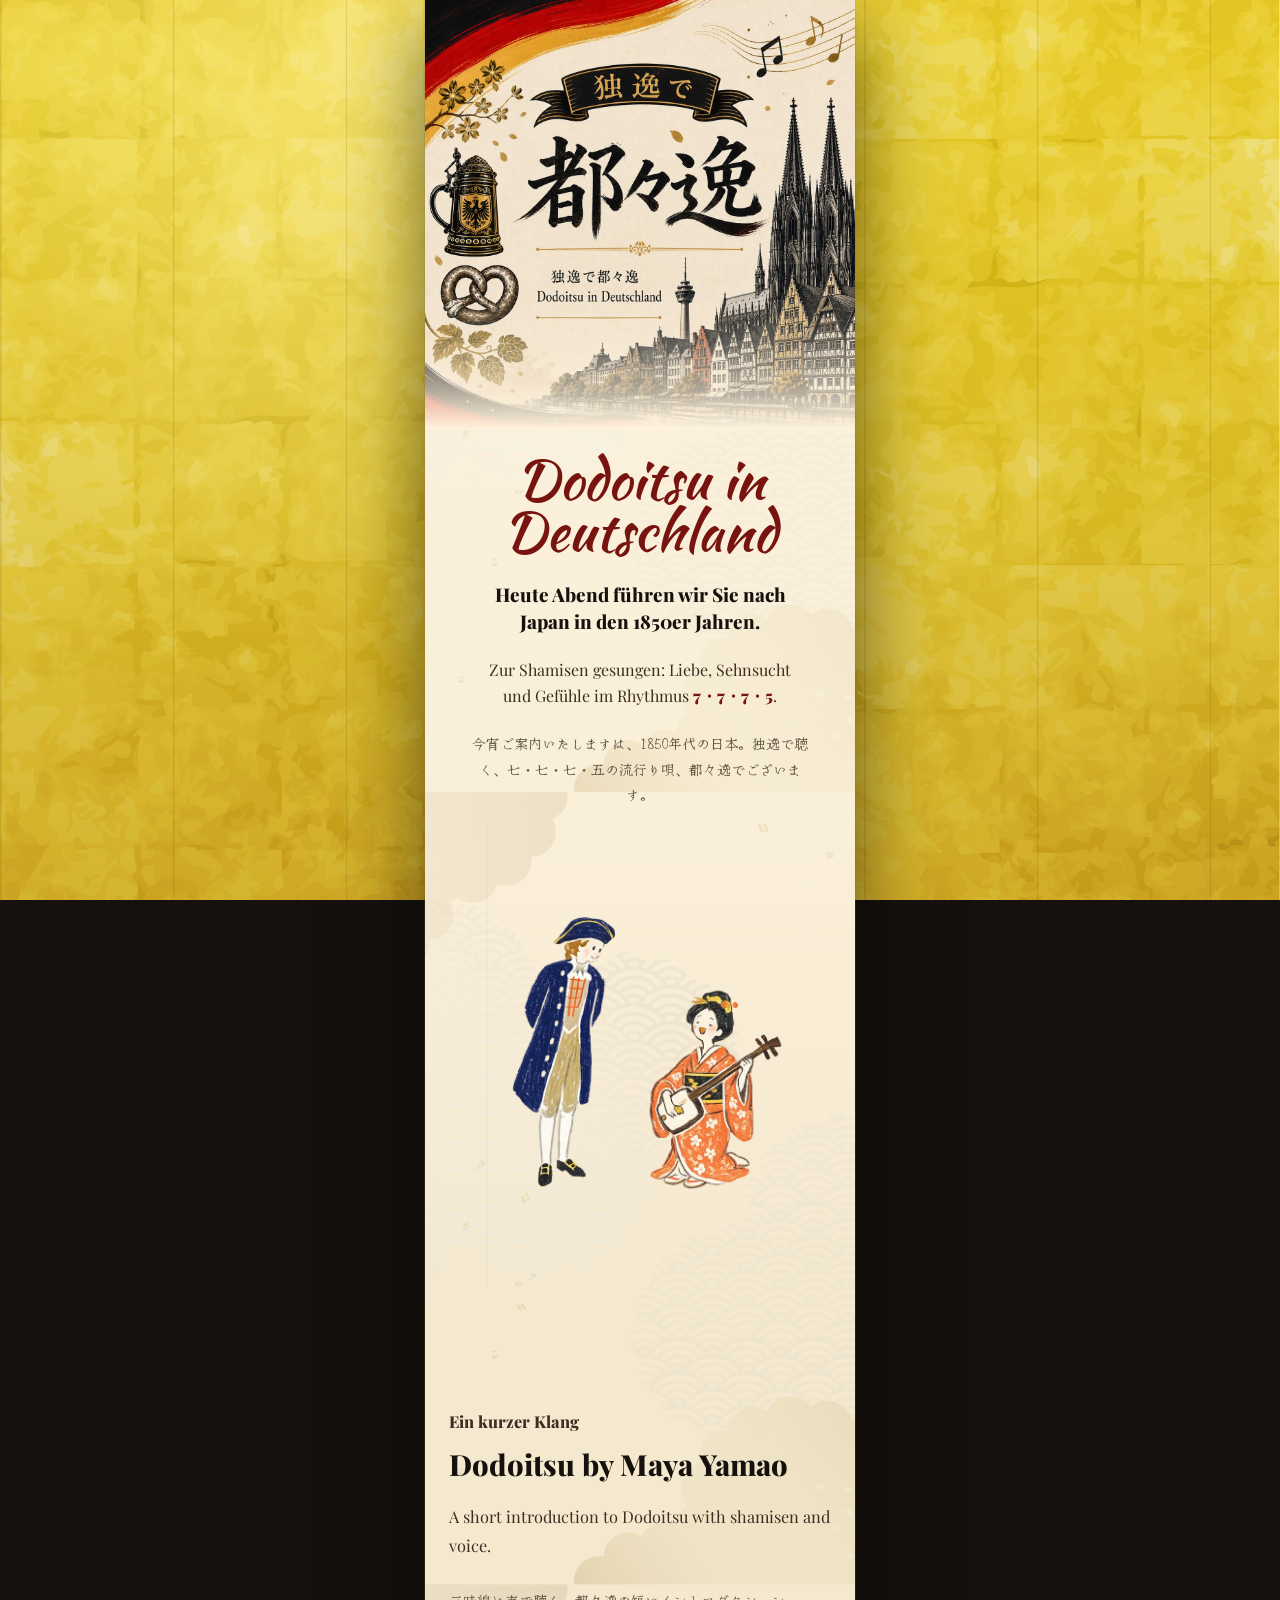
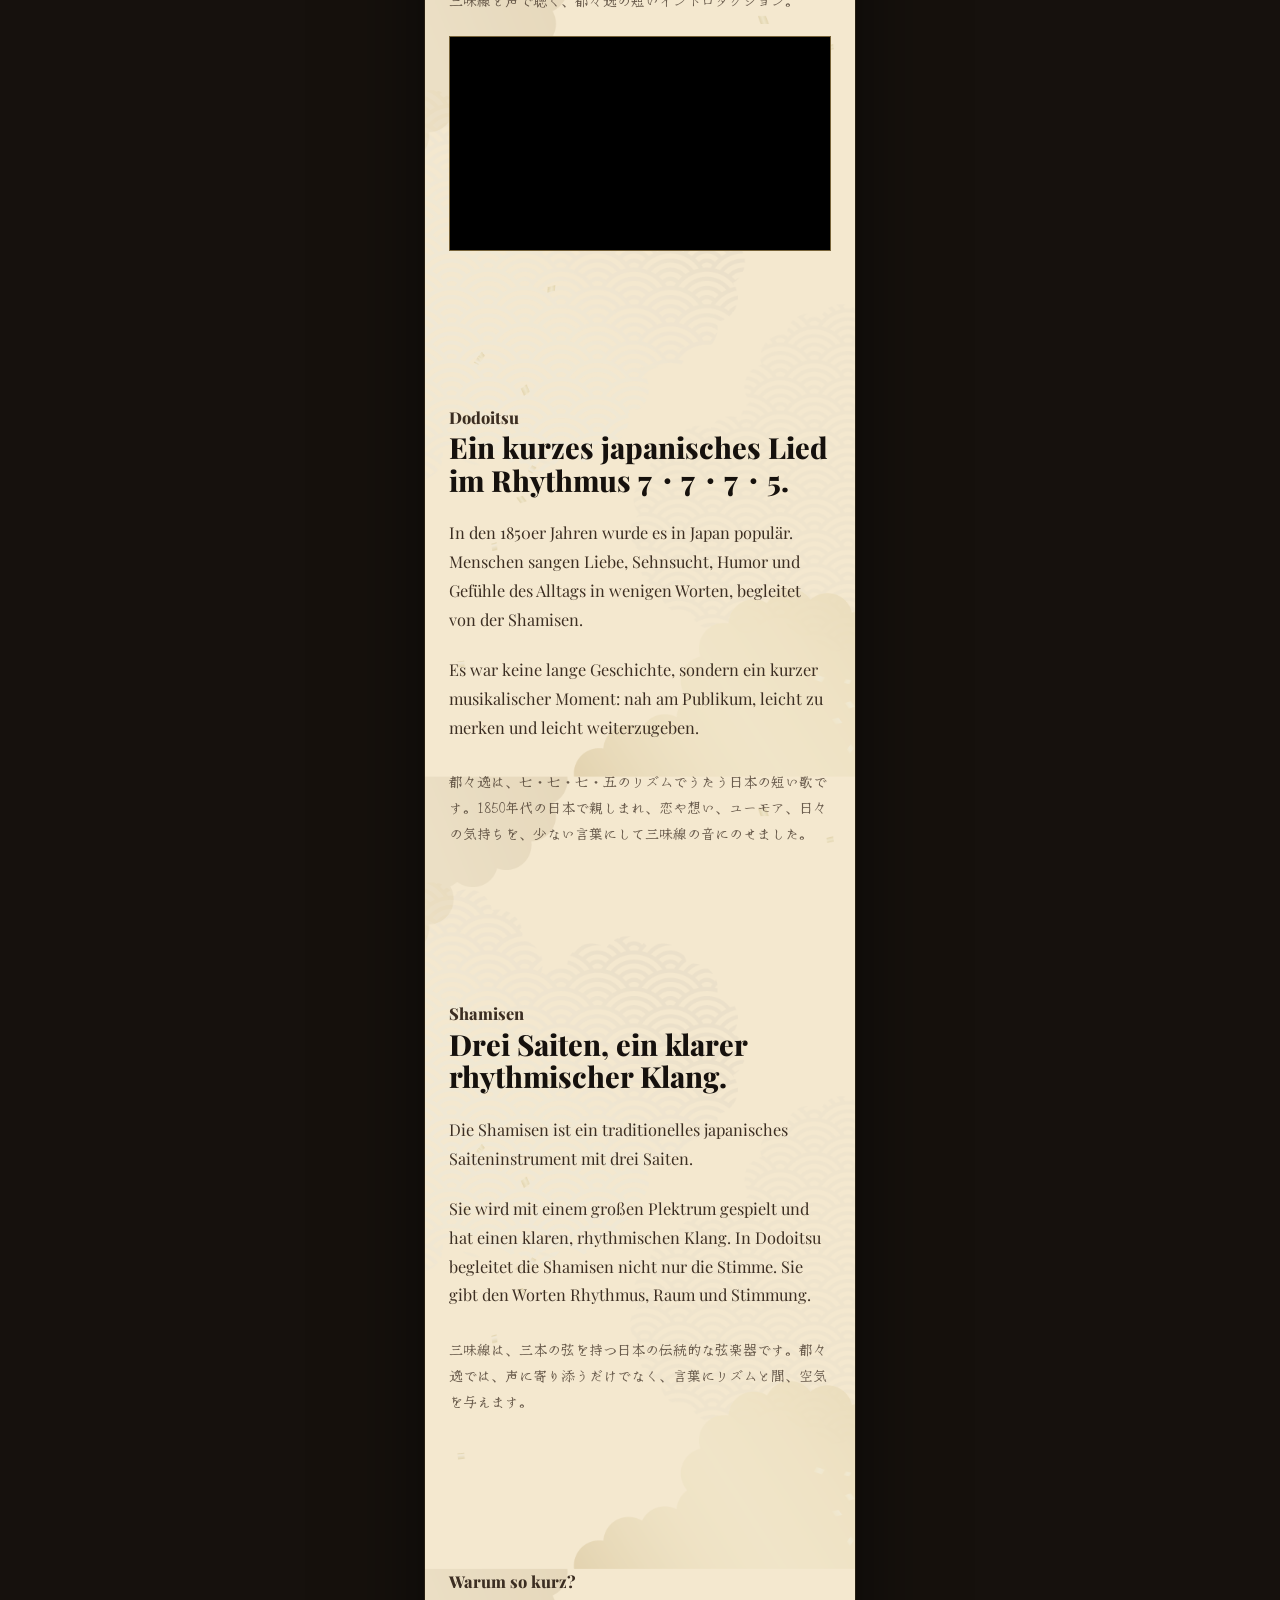
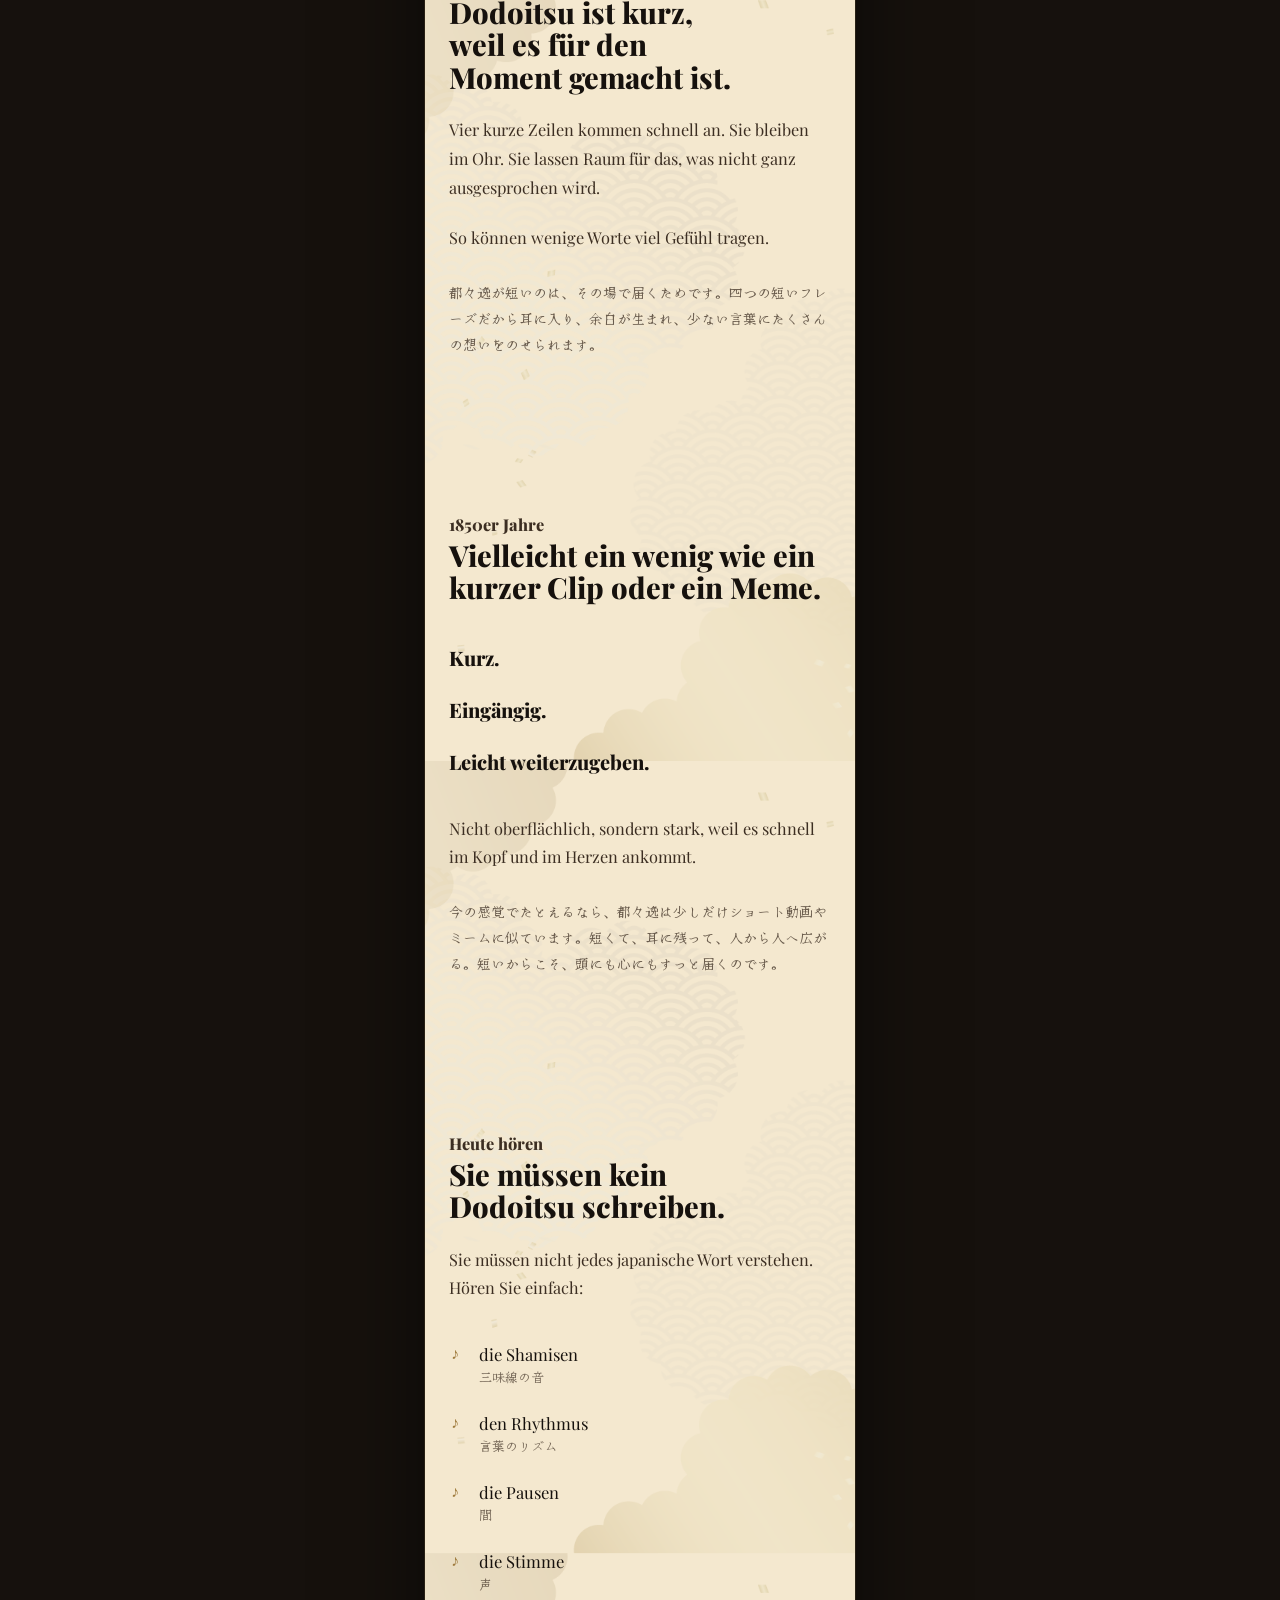
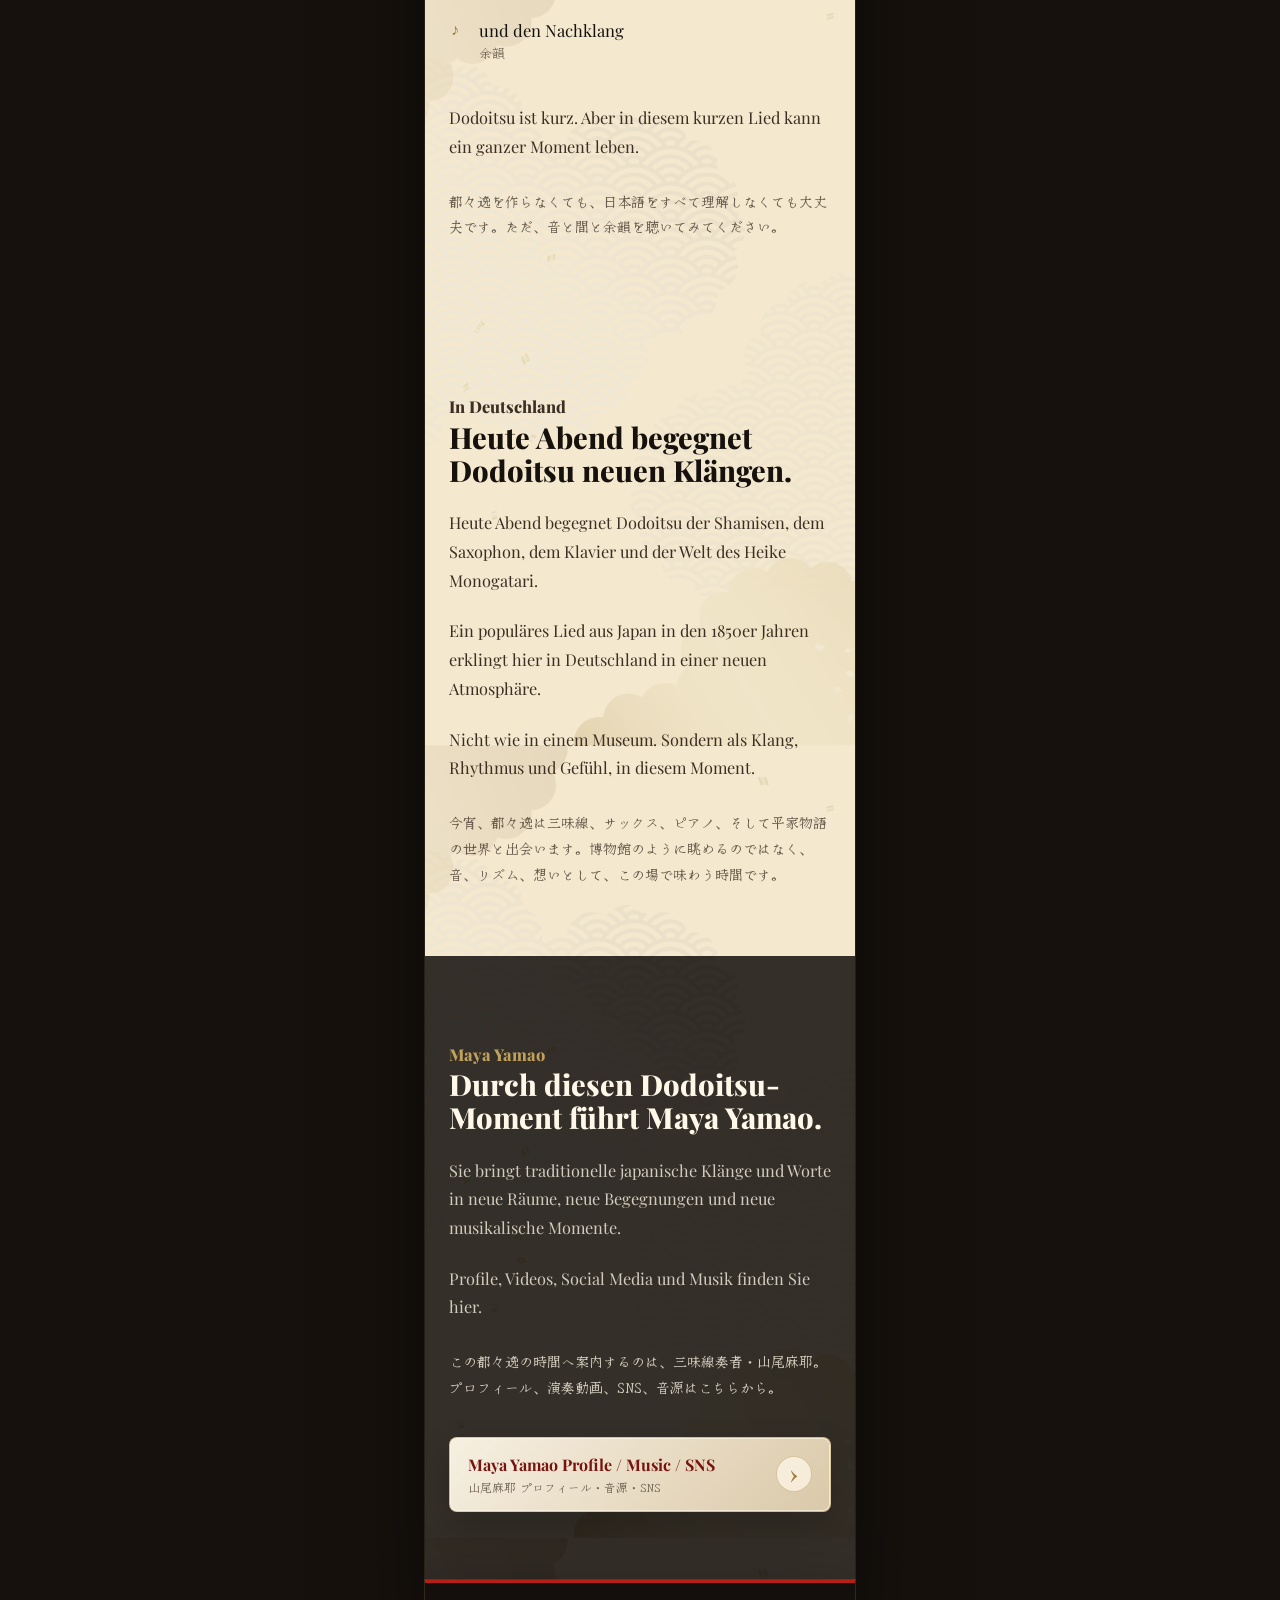
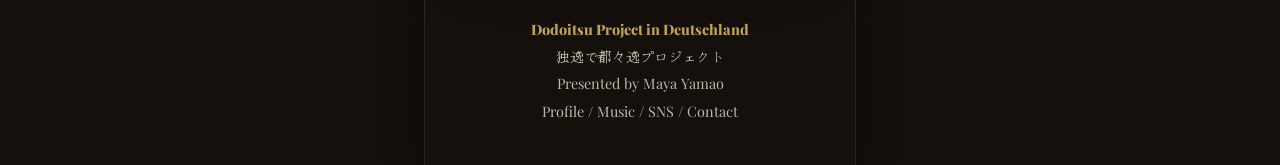
==== commit e6730ab7: "Add hero accent illustration" ====
--- a/dodoitsu/index.html
+++ b/dodoitsu/index.html
@@ -15,7 +15,7 @@
       href="https://fonts.googleapis.com/css2?family=Kaushan+Script&family=New+Tegomin&family=Playfair+Display:wght@400;500;600;700;800;900&display=swap"
       rel="stylesheet"
     />
-    <link rel="stylesheet" href="styles.css?v=20260617-gold-screen-cta" />
+    <link rel="stylesheet" href="styles.css?v=20260617-hero-illustration-tight" />
   </head>
   <body>
     <main class="dodoitsu-lp">
@@ -39,6 +39,12 @@
           <p class="dodoitsu-ja dodoitsu-hero__ja" lang="ja">
             今宵ご案内いたしますは、1850年代の日本。独逸で聴く、七・七・七・五の流行り唄、都々逸でございます。
           </p>
+          <img
+            class="dodoitsu-explain-illustration"
+            src="assets/img01.webp"
+            alt="三味線を奏でる日本女性と耳を傾けるドイツの人物のイラスト"
+            loading="lazy"
+          />
         </div>
       </section>
 
--- a/dodoitsu/styles.css
+++ b/dodoitsu/styles.css
@@ -307,6 +307,13 @@
   border-top-color: transparent;
 }
 
+.dodoitsu-explain-illustration {
+  display: block;
+  width: min(82%, 350px);
+  height: auto;
+  margin: 4px auto 0;
+}
+
 .dodoitsu-video__frame {
   width: 100%;
   aspect-ratio: 16 / 9;
